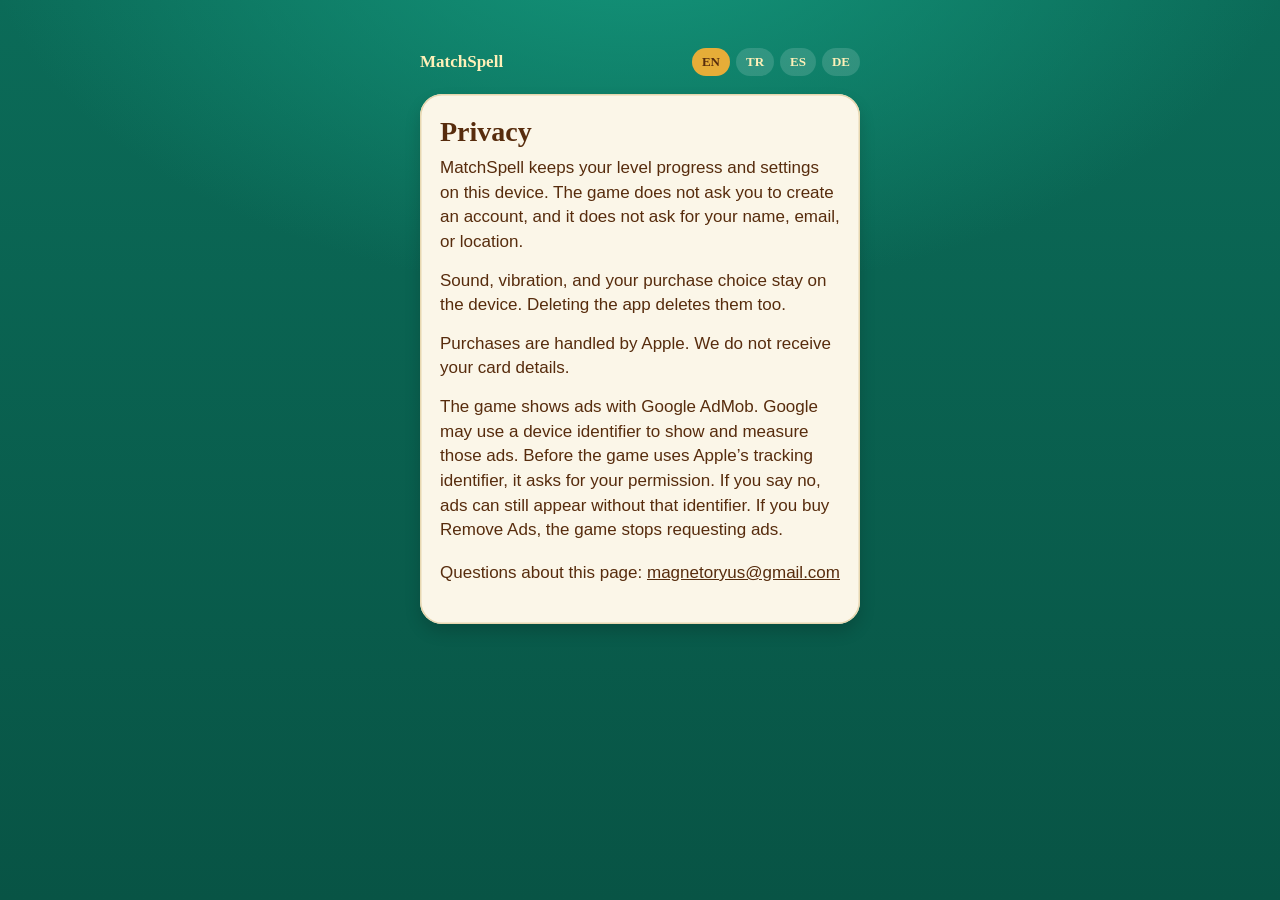
==== privacy.html @ 3a1bbfdd "Add files via upload" ====
<!DOCTYPE html>
<html lang="en">
<head>
  <meta charset="utf-8">
  <meta name="viewport" content="width=device-width, initial-scale=1">
  <title>Privacy — MatchSpell</title>
  <link rel="stylesheet" href="styles.css">
</head>
<body>
  <main class="wrap">
    <div class="top">
      <a class="back" href="./">MatchSpell</a>
      <div class="langs" role="group" aria-label="Language">
        <button type="button" data-pick="en">EN</button>
        <button type="button" data-pick="tr">TR</button>
        <button type="button" data-pick="es">ES</button>
        <button type="button" data-pick="de">DE</button>
      </div>
    </div>
    <article class="card">
      <section data-lang-block="en" class="on">
        <h1>Privacy</h1>
        <p>MatchSpell keeps your level progress and settings on this device. The game does not ask you to create an account, and it does not ask for your name, email, or location.</p>
        <p>Sound, vibration, and your purchase choice stay on the device. Deleting the app deletes them too.</p>
        <p>Purchases are handled by Apple. We do not receive your card details.</p>
        <p>The game shows ads with Google AdMob. Google may use a device identifier to show and measure those ads. Before the game uses Apple’s tracking identifier, it asks for your permission. If you say no, ads can still appear without that identifier. If you buy Remove Ads, the game stops requesting ads.</p>
        <p>Questions about this page: <a class="mail" href="mailto:magnetoryus@gmail.com">magnetoryus@gmail.com</a></p>
      </section>
      <section data-lang-block="tr">
        <h1>Gizlilik</h1>
        <p>MatchSpell, bölüm ilerlemeni ve ayarlarını bu cihazda tutar. Oyun senden hesap açmanı istemez. Ad, e-posta ya da konum da istemez.</p>
        <p>Ses, titreşim ve satın alma seçimin cihazda kalır. Uygulamayı silersen bunlar da silinir.</p>
        <p>Satın almaları Apple yürütür. Kart bilgine biz ulaşmayız.</p>
        <p>Oyun, reklamları Google AdMob ile gösterir. Google, reklamı göstermek ve ölçmek için bir cihaz kimliği kullanabilir. Oyun, Apple’ın izleme kimliğini kullanmadan önce senden izin ister. Hayır dersen reklamlar bu kimlik olmadan da görünebilir. Reklamları Kaldır satın alınınca oyun reklam istemeyi bırakır.</p>
        <p>Bu sayfa hakkında bir sorun varsa: <a class="mail" href="mailto:magnetoryus@gmail.com">magnetoryus@gmail.com</a></p>
      </section>
      <section data-lang-block="es">
        <h1>Privacidad</h1>
        <p>MatchSpell guarda tu progreso y tus ajustes en este dispositivo. El juego no te pide crear una cuenta, ni tu nombre, correo o ubicación.</p>
        <p>El sonido, la vibración y tu compra se quedan en el dispositivo. Si borras la app, se borran con ella.</p>
        <p>Apple gestiona las compras. Nosotros no recibimos los datos de tu tarjeta.</p>
        <p>El juego muestra anuncios con Google AdMob. Google puede usar un identificador del dispositivo para mostrarlos y medirlos. Antes de usar el identificador de seguimiento de Apple, el juego pide tu permiso. Si dices que no, los anuncios pueden seguir apareciendo sin ese identificador. Si compras Quitar anuncios, el juego deja de pedir anuncios.</p>
        <p>Preguntas sobre esta página: <a class="mail" href="mailto:magnetoryus@gmail.com">magnetoryus@gmail.com</a></p>
      </section>
      <section data-lang-block="de">
        <h1>Datenschutz</h1>
        <p>MatchSpell speichert deinen Fortschritt und deine Einstellungen auf diesem Gerät. Das Spiel verlangt kein Konto und fragt nicht nach Name, E-Mail oder Standort.</p>
        <p>Ton, Vibration und dein Kauf bleiben auf dem Gerät. Löschst du die App, werden sie mitgelöscht.</p>
        <p>Käufe laufen über Apple. Wir erhalten deine Kartendaten nicht.</p>
        <p>Das Spiel zeigt Werbung über Google AdMob. Google kann eine Gerätekennung nutzen, um Werbung anzuzeigen und zu messen. Bevor das Spiel Apples Tracking-Kennung verwendet, fragt es dich. Sagst du nein, kann Werbung ohne diese Kennung weiter erscheinen. Mit dem Kauf von Werbung entfernen fordert das Spiel keine Werbung mehr an.</p>
        <p>Fragen zu dieser Seite: <a class="mail" href="mailto:magnetoryus@gmail.com">magnetoryus@gmail.com</a></p>
      </section>
    </article>
  </main>
  <script src="site.js"></script>
</body>
</html>
---- styles.css ----
:root {
  --felt: #0b6b58;
  --felt-deep: #085445;
  --cream: #fbf6e8;
  --cream-edge: #e7d7b0;
  --ink: #572c0d;
  --title: #fff0b8;
  --honey: #e6ad38;
}

* {
  box-sizing: border-box;
}

html,
body {
  margin: 0;
  min-height: 100%;
}

body {
  font-family: "Iowan Old Style", Palatino, Georgia, serif;
  color: var(--ink);
  background:
    radial-gradient(1200px 700px at 50% -10%, #14977c 0%, transparent 55%),
    linear-gradient(180deg, var(--felt) 0%, var(--felt-deep) 100%);
}

a {
  color: inherit;
}

.wrap {
  width: min(440px, calc(100% - 36px));
  margin: 0 auto;
  padding: 48px 0 64px;
}

.home {
  min-height: 100vh;
  display: flex;
  align-items: center;
}

.brand {
  margin: 0 0 28px;
  text-align: center;
  color: var(--title);
  font-size: 40px;
  font-weight: 600;
  letter-spacing: 0.01em;
  text-shadow: 0 1px 2px rgba(0, 0, 0, 0.35);
}

.stack {
  display: flex;
  flex-direction: column;
  gap: 14px;
}

.button {
  display: block;
  padding: 16px 18px;
  border-radius: 18px;
  background: var(--cream);
  color: var(--ink);
  text-decoration: none;
  text-align: center;
  font-size: 20px;
  font-weight: 600;
  box-shadow:
    inset 0 0 0 1.5px var(--cream-edge),
    0 8px 16px rgba(0, 0, 0, 0.16);
}

.button:hover,
.button:focus-visible {
  outline: none;
  box-shadow:
    inset 0 0 0 2px var(--honey),
    0 8px 16px rgba(0, 0, 0, 0.16);
}

.top {
  display: flex;
  align-items: center;
  justify-content: space-between;
  gap: 12px;
  margin-bottom: 18px;
}

.back {
  color: var(--title);
  text-decoration: none;
  font-size: 17px;
  font-weight: 600;
}

.langs {
  display: flex;
  gap: 6px;
}

.langs button {
  border: 0;
  border-radius: 999px;
  padding: 6px 10px;
  background: rgba(255, 255, 255, 0.14);
  color: var(--title);
  font: inherit;
  font-size: 13px;
  font-weight: 600;
  cursor: pointer;
}

.langs button[aria-pressed="true"] {
  background: var(--honey);
  color: var(--ink);
}

.card {
  padding: 22px 20px 8px;
  border-radius: 22px;
  background: var(--cream);
  box-shadow:
    inset 0 0 0 1.5px var(--cream-edge),
    0 8px 16px rgba(0, 0, 0, 0.16);
}

.card h1 {
  margin: 0 0 8px;
  font-size: 28px;
  font-weight: 600;
}

.card p,
.card a.mail {
  font-family: "Avenir Next", "Segoe UI", sans-serif;
  font-size: 17px;
  line-height: 1.45;
  font-weight: 500;
}

.card p {
  margin: 0 0 14px;
}

.mail {
  display: inline-block;
  margin: 4px 0 16px;
  color: var(--ink);
  font-weight: 650;
}

[data-lang-block] {
  display: none;
}

[data-lang-block].on {
  display: block;
}
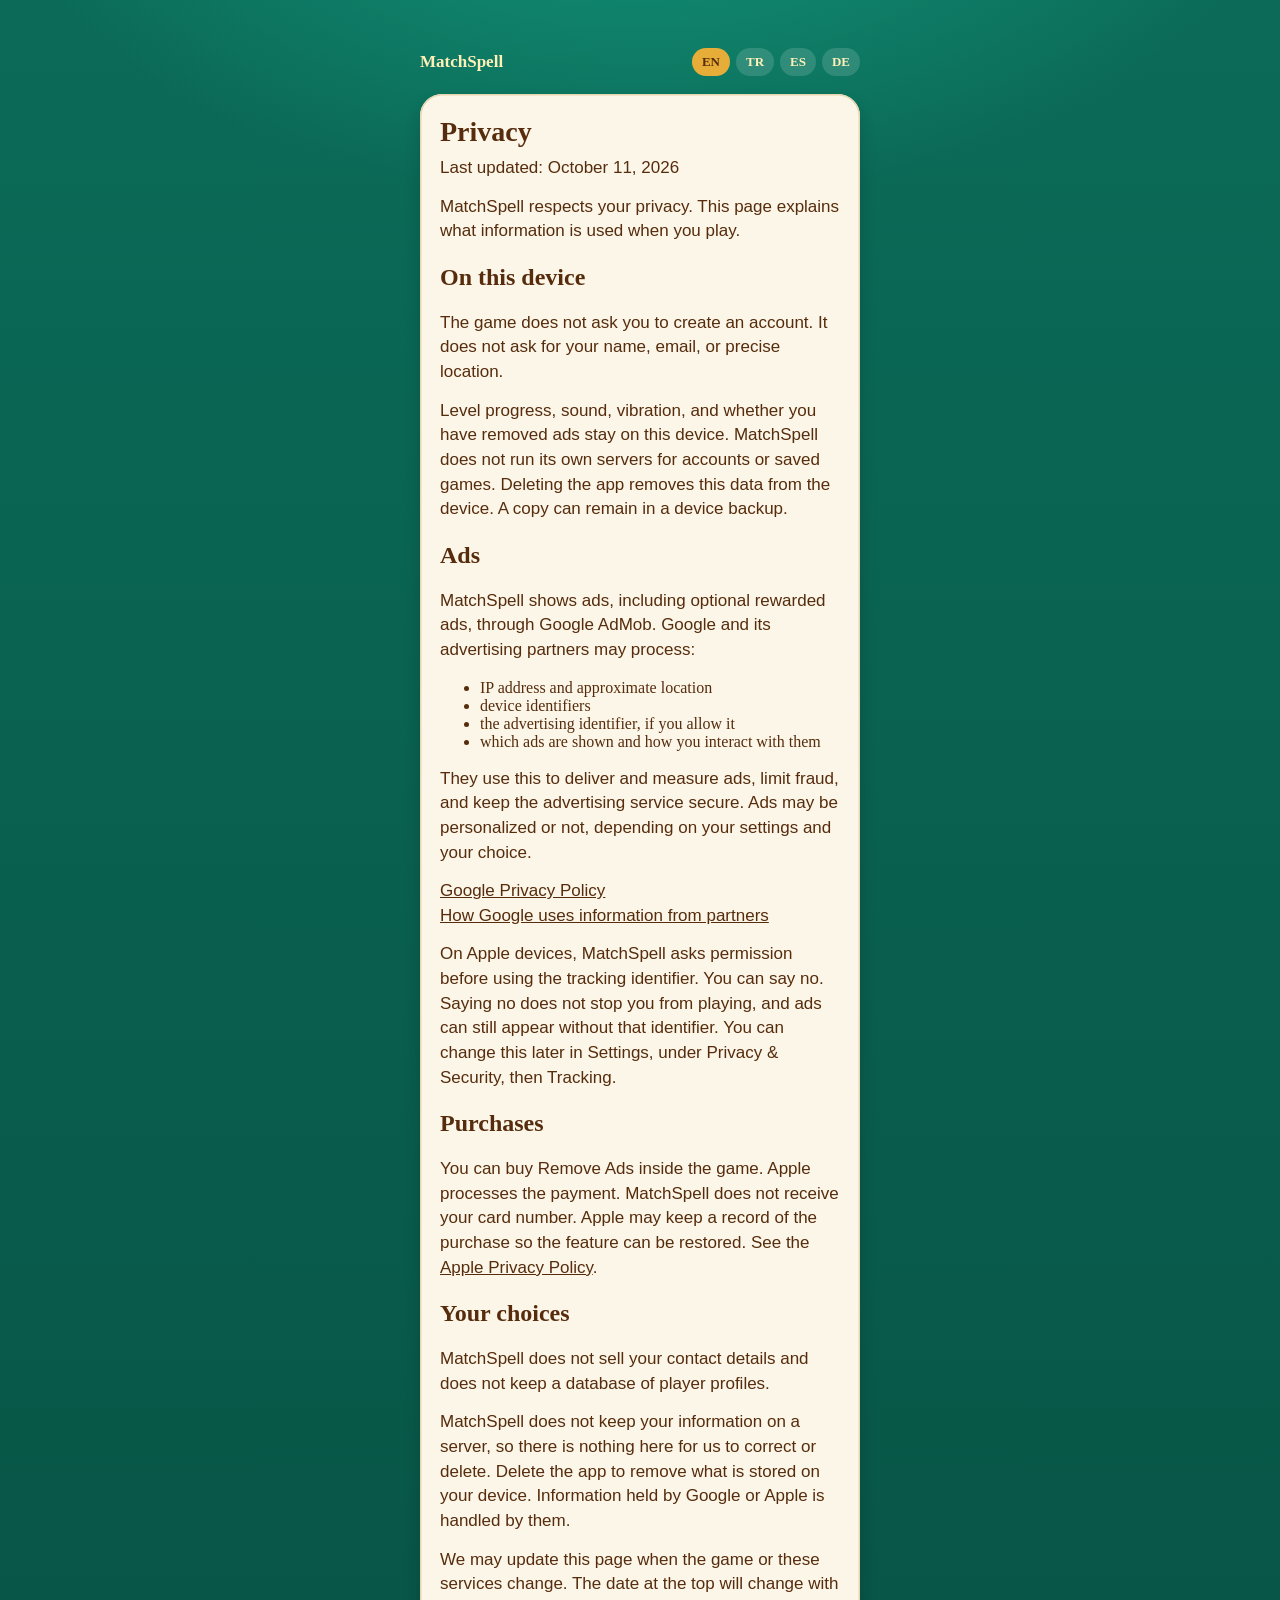
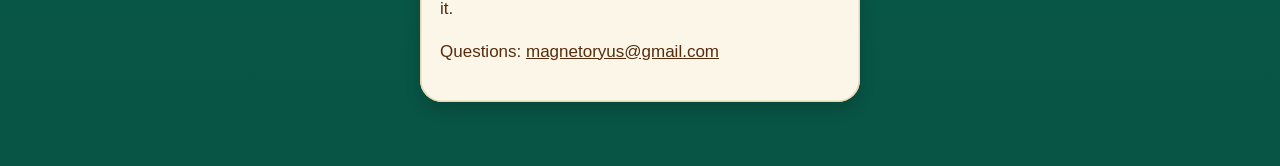
==== commit 1fb9a7ad: "Update privacy.html" ====
--- a/privacy.html
+++ b/privacy.html
@@ -7,7 +7,7 @@
   <link rel="stylesheet" href="styles.css">
 </head>
 <body>
-  <main class="wrap">
+  <main class="wrap wide">
     <div class="top">
       <a class="back" href="./">MatchSpell</a>
       <div class="langs" role="group" aria-label="Language">
@@ -20,35 +20,111 @@
     <article class="card">
       <section data-lang-block="en" class="on">
         <h1>Privacy</h1>
-        <p>MatchSpell keeps your level progress and settings on this device. The game does not ask you to create an account, and it does not ask for your name, email, or location.</p>
-        <p>Sound, vibration, and your purchase choice stay on the device. Deleting the app deletes them too.</p>
-        <p>Purchases are handled by Apple. We do not receive your card details.</p>
-        <p>The game shows ads with Google AdMob. Google may use a device identifier to show and measure those ads. Before the game uses Apple’s tracking identifier, it asks for your permission. If you say no, ads can still appear without that identifier. If you buy Remove Ads, the game stops requesting ads.</p>
-        <p>Questions about this page: <a class="mail" href="mailto:magnetoryus@gmail.com">magnetoryus@gmail.com</a></p>
+        <p class="updated">Last updated: October 11, 2026</p>
+        <p>MatchSpell respects your privacy. This page explains what information is used when you play.</p>
+        <h2>On this device</h2>
+        <p>The game does not ask you to create an account. It does not ask for your name, email, or precise location.</p>
+        <p>Level progress, sound, vibration, and whether you have removed ads stay on this device. MatchSpell does not run its own servers for accounts or saved games. Deleting the app removes this data from the device. A copy can remain in a device backup.</p>
+        <h2>Ads</h2>
+        <p>MatchSpell shows ads, including optional rewarded ads, through Google AdMob. Google and its advertising partners may process:</p>
+        <ul>
+          <li>IP address and approximate location</li>
+          <li>device identifiers</li>
+          <li>the advertising identifier, if you allow it</li>
+          <li>which ads are shown and how you interact with them</li>
+        </ul>
+        <p>They use this to deliver and measure ads, limit fraud, and keep the advertising service secure. Ads may be personalized or not, depending on your settings and your choice.</p>
+        <p><a href="https://policies.google.com/privacy">Google Privacy Policy</a><br>
+        <a href="https://policies.google.com/technologies/partner-sites">How Google uses information from partners</a></p>
+        <p>On Apple devices, MatchSpell asks permission before using the tracking identifier. You can say no. Saying no does not stop you from playing, and ads can still appear without that identifier. You can change this later in Settings, under Privacy &amp; Security, then Tracking.</p>
+        <h2>Purchases</h2>
+        <p>You can buy Remove Ads inside the game. Apple processes the payment. MatchSpell does not receive your card number. Apple may keep a record of the purchase so the feature can be restored. See the <a href="https://www.apple.com/legal/privacy/">Apple Privacy Policy</a>.</p>
+        <h2>Your choices</h2>
+        <p>MatchSpell does not sell your contact details and does not keep a database of player profiles.</p>
+        <p>MatchSpell does not keep your information on a server, so there is nothing here for us to correct or delete. Delete the app to remove what is stored on your device. Information held by Google or Apple is handled by them.</p>
+        <p>We may update this page when the game or these services change. The date at the top will change with it.</p>
+        <p>Questions: <a class="mail" href="mailto:magnetoryus@gmail.com">magnetoryus@gmail.com</a></p>
       </section>
       <section data-lang-block="tr">
         <h1>Gizlilik</h1>
-        <p>MatchSpell, bölüm ilerlemeni ve ayarlarını bu cihazda tutar. Oyun senden hesap açmanı istemez. Ad, e-posta ya da konum da istemez.</p>
-        <p>Ses, titreşim ve satın alma seçimin cihazda kalır. Uygulamayı silersen bunlar da silinir.</p>
-        <p>Satın almaları Apple yürütür. Kart bilgine biz ulaşmayız.</p>
-        <p>Oyun, reklamları Google AdMob ile gösterir. Google, reklamı göstermek ve ölçmek için bir cihaz kimliği kullanabilir. Oyun, Apple’ın izleme kimliğini kullanmadan önce senden izin ister. Hayır dersen reklamlar bu kimlik olmadan da görünebilir. Reklamları Kaldır satın alınınca oyun reklam istemeyi bırakır.</p>
-        <p>Bu sayfa hakkında bir sorun varsa: <a class="mail" href="mailto:magnetoryus@gmail.com">magnetoryus@gmail.com</a></p>
+        <p class="updated">Son güncelleme: 11 Ekim 2026</p>
+        <p>MatchSpell gizliliğine saygı duyar. Bu sayfa, oynarken hangi bilgilerin kullanıldığını anlatır.</p>
+        <h2>Bu cihazda</h2>
+        <p>Oyun senden hesap açmanı istemez. Ad, e-posta ya da kesin konum da istemez.</p>
+        <p>Bölüm ilerlemen, ses, titreşim ve reklamları kaldırıp kaldırmadığın bu cihazda durur. MatchSpell hesap ya da kayıtlı oyun için kendi sunucusunu çalıştırmaz. Uygulamayı silmek bu veriyi cihazdan kaldırır. Cihaz yedeğinde bir kopya kalabilir.</p>
+        <h2>Reklamlar</h2>
+        <p>MatchSpell, isteğe bağlı ödüllü reklamlar dahil reklamları Google AdMob ile gösterir. Google ve reklam ortakları şunları işleyebilir:</p>
+        <ul>
+          <li>IP adresi ve yaklaşık konum</li>
+          <li>cihaz kimlikleri</li>
+          <li>izin verirsen reklam kimliği</li>
+          <li>hangi reklamın göründüğü ve reklama nasıl dokunulduğu</li>
+        </ul>
+        <p>Bunlar reklamı göstermek, ölçmek, suistimali sınırlamak ve reklam hizmetini güvenli tutmak için kullanılır. Ayarlarına ve seçimine göre reklam kişiselleştirilmiş ya da kişiselleştirilmemiş olabilir.</p>
+        <p><a href="https://policies.google.com/privacy">Google Gizlilik Politikası</a><br>
+        <a href="https://policies.google.com/technologies/partner-sites">Google’ın iş ortaklarından gelen bilgiyi nasıl kullandığı</a></p>
+        <p>Apple cihazlarda MatchSpell, izleme kimliğini kullanmadan önce izin ister. Hayır diyebilirsin. Hayır demek oynamana engel olmaz. Reklamlar bu kimlik olmadan da görünebilir. Bunu daha sonra Ayarlar içinden, Gizlilik ve Güvenlik, ardından İzleme bölümünden değiştirebilirsin.</p>
+        <h2>Satın almalar</h2>
+        <p>Oyunun içinde Reklamları Kaldır satın alabilirsin. Ödemeyi Apple alır. MatchSpell kart numaranı görmez. Apple, özelliğin geri yüklenebilmesi için satın alma kaydını tutabilir. <a href="https://www.apple.com/legal/privacy/">Apple Gizlilik Politikası</a>.</p>
+        <h2>Seçimlerin</h2>
+        <p>MatchSpell iletişim bilgilerini satmaz ve oyuncu profillerinden bir veritabanı tutmaz.</p>
+        <p>MatchSpell bilgilerini bir sunucuda tutmaz, bu yüzden bizim düzeltip sileceğimiz bir kayıt yok. Cihazdaki veriyi kaldırmak için uygulamayı sil. Google ya da Apple’ın elindeki bilgiyi onlar yönetir.</p>
+        <p>Oyun ya da bu hizmetler değişirse bu sayfayı güncelleyebiliriz. Üstteki tarih de onunla değişir.</p>
+        <p>Sorular: <a class="mail" href="mailto:magnetoryus@gmail.com">magnetoryus@gmail.com</a></p>
       </section>
       <section data-lang-block="es">
         <h1>Privacidad</h1>
-        <p>MatchSpell guarda tu progreso y tus ajustes en este dispositivo. El juego no te pide crear una cuenta, ni tu nombre, correo o ubicación.</p>
-        <p>El sonido, la vibración y tu compra se quedan en el dispositivo. Si borras la app, se borran con ella.</p>
-        <p>Apple gestiona las compras. Nosotros no recibimos los datos de tu tarjeta.</p>
-        <p>El juego muestra anuncios con Google AdMob. Google puede usar un identificador del dispositivo para mostrarlos y medirlos. Antes de usar el identificador de seguimiento de Apple, el juego pide tu permiso. Si dices que no, los anuncios pueden seguir apareciendo sin ese identificador. Si compras Quitar anuncios, el juego deja de pedir anuncios.</p>
-        <p>Preguntas sobre esta página: <a class="mail" href="mailto:magnetoryus@gmail.com">magnetoryus@gmail.com</a></p>
+        <p class="updated">Última actualización: 11 de octubre de 2026</p>
+        <p>MatchSpell respeta tu privacidad. Esta página explica qué información se usa cuando juegas.</p>
+        <h2>En este dispositivo</h2>
+        <p>El juego no te pide crear una cuenta. Tampoco te pide tu nombre, correo ni tu ubicación exacta.</p>
+        <p>El progreso, el sonido, la vibración y si quitaste los anuncios se quedan en este dispositivo. MatchSpell no tiene servidores propios para cuentas ni partidas guardadas. Borrar la app elimina estos datos del dispositivo. Puede quedar una copia en una copia de seguridad.</p>
+        <h2>Anuncios</h2>
+        <p>MatchSpell muestra anuncios, incluidos anuncios con recompensa opcionales, mediante Google AdMob. Google y sus socios publicitarios pueden tratar:</p>
+        <ul>
+          <li>la dirección IP y una ubicación aproximada</li>
+          <li>identificadores del dispositivo</li>
+          <li>el identificador de publicidad, si lo permites</li>
+          <li>qué anuncios se muestran y cómo interactúas con ellos</li>
+        </ul>
+        <p>Lo usan para mostrar y medir anuncios, limitar el fraude y mantener seguro el servicio publicitario. Los anuncios pueden ser personalizados o no, según tus ajustes y tu elección.</p>
+        <p><a href="https://policies.google.com/privacy">Política de privacidad de Google</a><br>
+        <a href="https://policies.google.com/technologies/partner-sites">Cómo usa Google la información de sus socios</a></p>
+        <p>En dispositivos Apple, MatchSpell pide permiso antes de usar el identificador de seguimiento. Puedes decir que no. Decir que no no te impide jugar, y los anuncios pueden seguir apareciendo sin ese identificador. Puedes cambiarlo después en Ajustes, Privacidad y seguridad, y luego Rastreo.</p>
+        <h2>Compras</h2>
+        <p>Puedes comprar Quitar anuncios dentro del juego. Apple procesa el pago. MatchSpell no recibe el número de tu tarjeta. Apple puede guardar un registro de la compra para poder restaurar la función. Consulta la <a href="https://www.apple.com/legal/privacy/">Política de privacidad de Apple</a>.</p>
+        <h2>Tus opciones</h2>
+        <p>MatchSpell no vende tus datos de contacto ni guarda una base de datos de perfiles de jugadores.</p>
+        <p>MatchSpell no guarda tu información en un servidor, así que aquí no hay nada que podamos corregir o borrar. Para quitar lo que está en tu dispositivo, borra la app. La información que tienen Google o Apple la gestionan ellos.</p>
+        <p>Podemos actualizar esta página si cambian el juego o estos servicios. La fecha de arriba cambiará con ella.</p>
+        <p>Preguntas: <a class="mail" href="mailto:magnetoryus@gmail.com">magnetoryus@gmail.com</a></p>
       </section>
       <section data-lang-block="de">
         <h1>Datenschutz</h1>
-        <p>MatchSpell speichert deinen Fortschritt und deine Einstellungen auf diesem Gerät. Das Spiel verlangt kein Konto und fragt nicht nach Name, E-Mail oder Standort.</p>
-        <p>Ton, Vibration und dein Kauf bleiben auf dem Gerät. Löschst du die App, werden sie mitgelöscht.</p>
-        <p>Käufe laufen über Apple. Wir erhalten deine Kartendaten nicht.</p>
-        <p>Das Spiel zeigt Werbung über Google AdMob. Google kann eine Gerätekennung nutzen, um Werbung anzuzeigen und zu messen. Bevor das Spiel Apples Tracking-Kennung verwendet, fragt es dich. Sagst du nein, kann Werbung ohne diese Kennung weiter erscheinen. Mit dem Kauf von Werbung entfernen fordert das Spiel keine Werbung mehr an.</p>
-        <p>Fragen zu dieser Seite: <a class="mail" href="mailto:magnetoryus@gmail.com">magnetoryus@gmail.com</a></p>
+        <p class="updated">Zuletzt aktualisiert: 11. Oktober 2026</p>
+        <p>MatchSpell respektiert deine Privatsphäre. Diese Seite erklärt, welche Informationen beim Spielen verwendet werden.</p>
+        <h2>Auf diesem Gerät</h2>
+        <p>Das Spiel verlangt kein Konto. Es fragt nicht nach Name, E-Mail oder deinem genauen Standort.</p>
+        <p>Fortschritt, Ton, Vibration und ob du Werbung entfernt hast, bleiben auf diesem Gerät. MatchSpell betreibt keine eigenen Server für Konten oder Spielstände. Löschst du die App, verschwinden diese Daten vom Gerät. Eine Kopie kann in einem Gerätebackup bleiben.</p>
+        <h2>Werbung</h2>
+        <p>MatchSpell zeigt Werbung, auch optionale Werbung mit Belohnung, über Google AdMob. Google und seine Werbepartner können Folgendes verarbeiten:</p>
+        <ul>
+          <li>IP-Adresse und ungefähren Standort</li>
+          <li>Gerätekennungen</li>
+          <li>die Werbekennung, wenn du sie erlaubst</li>
+          <li>welche Werbung erscheint und wie du damit umgehst</li>
+        </ul>
+        <p>Das dient dazu, Werbung auszuliefern und zu messen, Betrug zu begrenzen und den Werbedienst sicher zu halten. Werbung kann personalisiert sein oder nicht, je nach deinen Einstellungen und deiner Wahl.</p>
+        <p><a href="https://policies.google.com/privacy">Datenschutzrichtlinie von Google</a><br>
+        <a href="https://policies.google.com/technologies/partner-sites">Wie Google Informationen von Partnern verwendet</a></p>
+        <p>Auf Apple-Geräten fragt MatchSpell um Erlaubnis, bevor es die Tracking-Kennung nutzt. Du kannst nein sagen. Nein sagen hindert dich nicht am Spielen, und Werbung kann ohne diese Kennung weiter erscheinen. Du kannst das später in den Einstellungen unter Datenschutz &amp; Sicherheit und dann Tracking ändern.</p>
+        <h2>Käufe</h2>
+        <p>Du kannst Werbung entfernen im Spiel kaufen. Apple führt die Zahlung aus. MatchSpell erhält deine Kartennummer nicht. Apple kann einen Kaufdatensatz behalten, damit sich die Funktion wiederherstellen lässt. Siehe die <a href="https://www.apple.com/legal/privacy/">Datenschutzrichtlinie von Apple</a>.</p>
+        <h2>Deine Wahl</h2>
+        <p>MatchSpell verkauft keine Kontaktdaten und führt keine Datenbank mit Spielerprofilen.</p>
+        <p>MatchSpell speichert deine Informationen nicht auf einem Server, deshalb gibt es hier nichts, das wir korrigieren oder löschen können. Lösche die App, um zu entfernen, was auf deinem Gerät liegt. Informationen bei Google oder Apple verwalten sie selbst.</p>
+        <p>Wir können diese Seite ändern, wenn sich das Spiel oder diese Dienste ändern. Das Datum oben ändert sich mit.</p>
+        <p>Fragen: <a class="mail" href="mailto:magnetoryus@gmail.com">magnetoryus@gmail.com</a></p>
       </section>
     </article>
   </main>
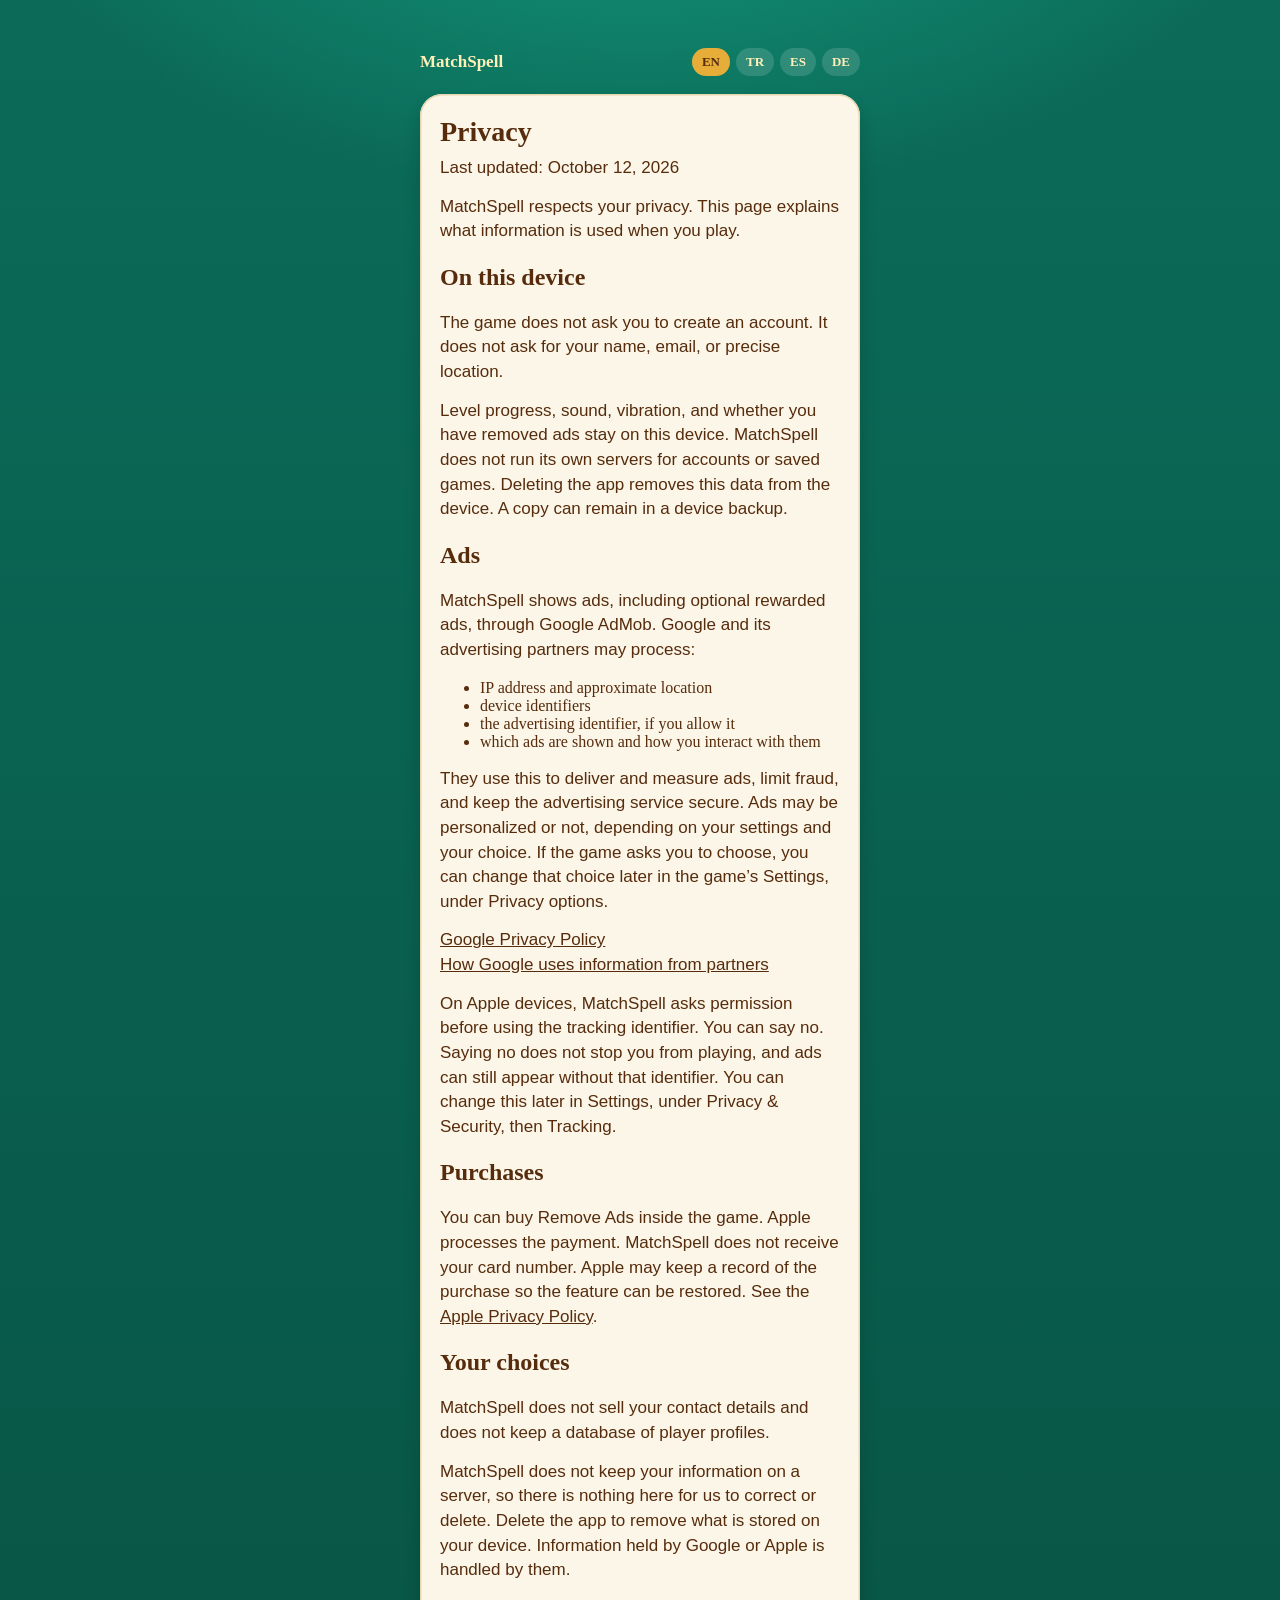
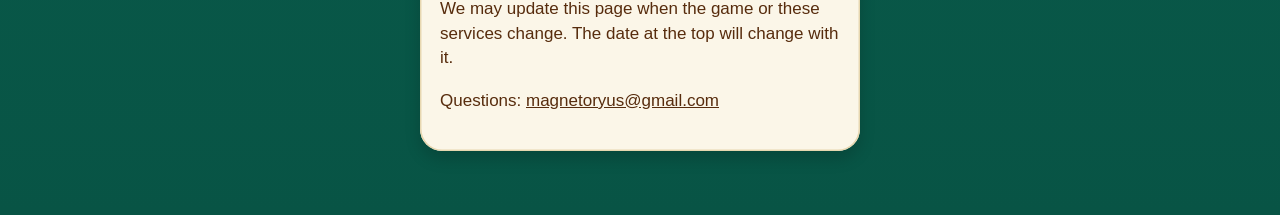
==== commit fd6eb830: "Update privacy.html" ====
--- a/privacy.html
+++ b/privacy.html
@@ -20,7 +20,7 @@
     <article class="card">
       <section data-lang-block="en" class="on">
         <h1>Privacy</h1>
-        <p class="updated">Last updated: October 11, 2026</p>
+        <p class="updated">Last updated: October 12, 2026</p>
         <p>MatchSpell respects your privacy. This page explains what information is used when you play.</p>
         <h2>On this device</h2>
         <p>The game does not ask you to create an account. It does not ask for your name, email, or precise location.</p>
@@ -33,7 +33,7 @@
           <li>the advertising identifier, if you allow it</li>
           <li>which ads are shown and how you interact with them</li>
         </ul>
-        <p>They use this to deliver and measure ads, limit fraud, and keep the advertising service secure. Ads may be personalized or not, depending on your settings and your choice.</p>
+        <p>They use this to deliver and measure ads, limit fraud, and keep the advertising service secure. Ads may be personalized or not, depending on your settings and your choice. If the game asks you to choose, you can change that choice later in the game’s Settings, under Privacy options.</p>
         <p><a href="https://policies.google.com/privacy">Google Privacy Policy</a><br>
         <a href="https://policies.google.com/technologies/partner-sites">How Google uses information from partners</a></p>
         <p>On Apple devices, MatchSpell asks permission before using the tracking identifier. You can say no. Saying no does not stop you from playing, and ads can still appear without that identifier. You can change this later in Settings, under Privacy &amp; Security, then Tracking.</p>
@@ -47,7 +47,7 @@
       </section>
       <section data-lang-block="tr">
         <h1>Gizlilik</h1>
-        <p class="updated">Son güncelleme: 11 Ekim 2026</p>
+        <p class="updated">Son güncelleme: 12 Ekim 2026</p>
         <p>MatchSpell gizliliğine saygı duyar. Bu sayfa, oynarken hangi bilgilerin kullanıldığını anlatır.</p>
         <h2>Bu cihazda</h2>
         <p>Oyun senden hesap açmanı istemez. Ad, e-posta ya da kesin konum da istemez.</p>
@@ -60,7 +60,7 @@
           <li>izin verirsen reklam kimliği</li>
           <li>hangi reklamın göründüğü ve reklama nasıl dokunulduğu</li>
         </ul>
-        <p>Bunlar reklamı göstermek, ölçmek, suistimali sınırlamak ve reklam hizmetini güvenli tutmak için kullanılır. Ayarlarına ve seçimine göre reklam kişiselleştirilmiş ya da kişiselleştirilmemiş olabilir.</p>
+        <p>Bunlar reklamı göstermek, ölçmek, suistimali sınırlamak ve reklam hizmetini güvenli tutmak için kullanılır. Ayarlarına ve seçimine göre reklam kişiselleştirilmiş ya da kişiselleştirilmemiş olabilir. Oyun senden bir seçim isterse, bunu daha sonra oyunun Ayarlar bölümünde, Gizlilik seçenekleri satırından değiştirebilirsin.</p>
         <p><a href="https://policies.google.com/privacy">Google Gizlilik Politikası</a><br>
         <a href="https://policies.google.com/technologies/partner-sites">Google’ın iş ortaklarından gelen bilgiyi nasıl kullandığı</a></p>
         <p>Apple cihazlarda MatchSpell, izleme kimliğini kullanmadan önce izin ister. Hayır diyebilirsin. Hayır demek oynamana engel olmaz. Reklamlar bu kimlik olmadan da görünebilir. Bunu daha sonra Ayarlar içinden, Gizlilik ve Güvenlik, ardından İzleme bölümünden değiştirebilirsin.</p>
@@ -74,7 +74,7 @@
       </section>
       <section data-lang-block="es">
         <h1>Privacidad</h1>
-        <p class="updated">Última actualización: 11 de octubre de 2026</p>
+        <p class="updated">Última actualización: 12 de octubre de 2026</p>
         <p>MatchSpell respeta tu privacidad. Esta página explica qué información se usa cuando juegas.</p>
         <h2>En este dispositivo</h2>
         <p>El juego no te pide crear una cuenta. Tampoco te pide tu nombre, correo ni tu ubicación exacta.</p>
@@ -87,7 +87,7 @@
           <li>el identificador de publicidad, si lo permites</li>
           <li>qué anuncios se muestran y cómo interactúas con ellos</li>
         </ul>
-        <p>Lo usan para mostrar y medir anuncios, limitar el fraude y mantener seguro el servicio publicitario. Los anuncios pueden ser personalizados o no, según tus ajustes y tu elección.</p>
+        <p>Lo usan para mostrar y medir anuncios, limitar el fraude y mantener seguro el servicio publicitario. Los anuncios pueden ser personalizados o no, según tus ajustes y tu elección. Si el juego te pide elegir, puedes cambiar esa elección más tarde en Ajustes del juego, en Opciones de privacidad.</p>
         <p><a href="https://policies.google.com/privacy">Política de privacidad de Google</a><br>
         <a href="https://policies.google.com/technologies/partner-sites">Cómo usa Google la información de sus socios</a></p>
         <p>En dispositivos Apple, MatchSpell pide permiso antes de usar el identificador de seguimiento. Puedes decir que no. Decir que no no te impide jugar, y los anuncios pueden seguir apareciendo sin ese identificador. Puedes cambiarlo después en Ajustes, Privacidad y seguridad, y luego Rastreo.</p>
@@ -101,7 +101,7 @@
       </section>
       <section data-lang-block="de">
         <h1>Datenschutz</h1>
-        <p class="updated">Zuletzt aktualisiert: 11. Oktober 2026</p>
+        <p class="updated">Zuletzt aktualisiert: 12. Oktober 2026</p>
         <p>MatchSpell respektiert deine Privatsphäre. Diese Seite erklärt, welche Informationen beim Spielen verwendet werden.</p>
         <h2>Auf diesem Gerät</h2>
         <p>Das Spiel verlangt kein Konto. Es fragt nicht nach Name, E-Mail oder deinem genauen Standort.</p>
@@ -114,7 +114,7 @@
           <li>die Werbekennung, wenn du sie erlaubst</li>
           <li>welche Werbung erscheint und wie du damit umgehst</li>
         </ul>
-        <p>Das dient dazu, Werbung auszuliefern und zu messen, Betrug zu begrenzen und den Werbedienst sicher zu halten. Werbung kann personalisiert sein oder nicht, je nach deinen Einstellungen und deiner Wahl.</p>
+        <p>Das dient dazu, Werbung auszuliefern und zu messen, Betrug zu begrenzen und den Werbedienst sicher zu halten. Werbung kann personalisiert sein oder nicht, je nach deinen Einstellungen und deiner Wahl. Wenn das Spiel dich um eine Wahl bittet, kannst du sie später in den Einstellungen des Spiels unter Datenschutzoptionen ändern.</p>
         <p><a href="https://policies.google.com/privacy">Datenschutzrichtlinie von Google</a><br>
         <a href="https://policies.google.com/technologies/partner-sites">Wie Google Informationen von Partnern verwendet</a></p>
         <p>Auf Apple-Geräten fragt MatchSpell um Erlaubnis, bevor es die Tracking-Kennung nutzt. Du kannst nein sagen. Nein sagen hindert dich nicht am Spielen, und Werbung kann ohne diese Kennung weiter erscheinen. Du kannst das später in den Einstellungen unter Datenschutz &amp; Sicherheit und dann Tracking ändern.</p>
